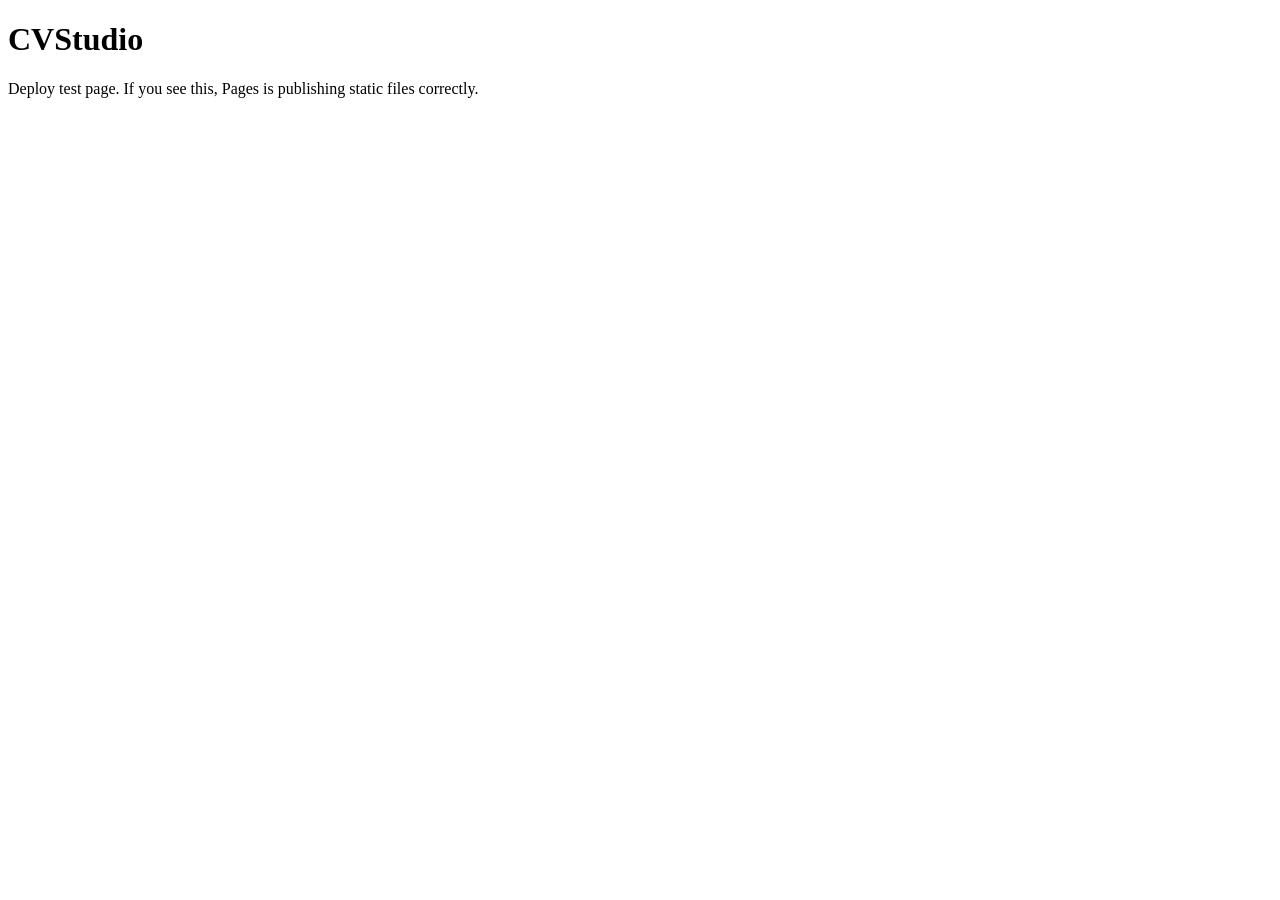
==== index.html @ b64e1121 "Create index.html" ====
<!doctype html>
<html lang="en">
<head>
  <meta charset="utf-8">
  <meta name="viewport" content="width=device-width, initial-scale=1">
  <title>CVStudio</title>
</head>
<body>
  <h1>CVStudio</h1>
  <p>Deploy test page. If you see this, Pages is publishing static files correctly.</p>
</body>
</html>
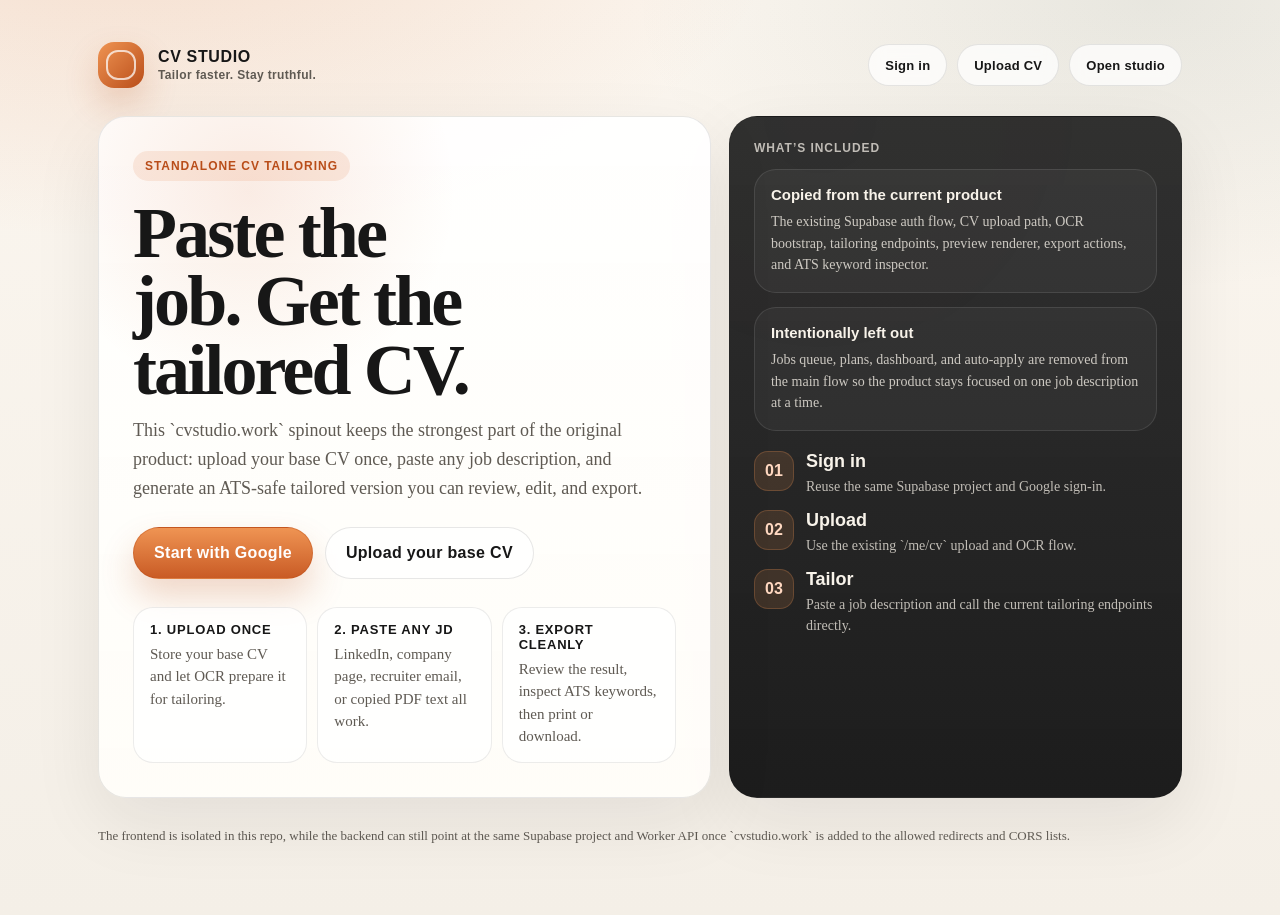
==== commit d8b8b083: "Create standalone CV Studio site" ====
--- a/index.html
+++ b/index.html
@@ -2,11 +2,383 @@
 <html lang="en">
 <head>
   <meta charset="utf-8">
-  <meta name="viewport" content="width=device-width, initial-scale=1">
-  <title>CVStudio</title>
+  <meta name="viewport" content="width=device-width,initial-scale=1,viewport-fit=cover">
+  <title>CV Studio | Tailor your CV to any job description</title>
+  <meta name="description" content="Upload your base CV once, paste any job description, and generate an ATS-safe tailored version in minutes.">
+  <link rel="icon" href="./favicon.ico" sizes="any">
+  <link rel="icon" type="image/png" sizes="32x32" href="./favicon-32x32.png">
+  <link rel="manifest" href="./site.webmanifest">
+  <style>
+    :root{
+      --bg:#f4efe7;
+      --surface:#fffdf9;
+      --surface-strong:#ffffff;
+      --text:#171717;
+      --muted:#5f5a53;
+      --line:rgba(23,23,23,.10);
+      --shadow:0 24px 70px rgba(23,23,23,.08);
+      --accent:#d86b2f;
+      --accent-strong:#b94d19;
+      --accent-soft:rgba(216,107,47,.12);
+      --max:1120px;
+      --radius:28px;
+    }
+    *{box-sizing:border-box}
+    html,body{margin:0;padding:0}
+    body{
+      font-family:Georgia, "Times New Roman", serif;
+      color:var(--text);
+      background:
+        radial-gradient(1200px 600px at 10% -10%, rgba(216,107,47,.18), transparent 55%),
+        radial-gradient(1000px 560px at 90% 0%, rgba(63,94,83,.10), transparent 52%),
+        linear-gradient(180deg, #fbf6ef 0%, var(--bg) 100%);
+      min-height:100vh;
+    }
+    a{color:inherit}
+    .shell{max-width:var(--max);margin:0 auto;padding:28px 18px 56px}
+    .topbar{
+      display:flex;
+      align-items:center;
+      justify-content:space-between;
+      gap:16px;
+      padding:14px 0 28px;
+    }
+    .brand{
+      display:inline-flex;
+      align-items:center;
+      gap:14px;
+      text-decoration:none;
+    }
+    .brandMark{
+      width:46px;
+      height:46px;
+      border-radius:16px;
+      background:linear-gradient(135deg, #ef9453, #b94d19);
+      box-shadow:0 16px 34px rgba(185,77,25,.22);
+      position:relative;
+      overflow:hidden;
+    }
+    .brandMark::after{
+      content:"";
+      position:absolute;
+      inset:8px;
+      border:2px solid rgba(255,255,255,.72);
+      border-radius:12px;
+    }
+    .brandText{
+      display:grid;
+      gap:2px;
+      font-family:"Trebuchet MS", "Gill Sans", sans-serif;
+    }
+    .brandTitle{
+      font-size:16px;
+      font-weight:900;
+      letter-spacing:.04em;
+      text-transform:uppercase;
+    }
+    .brandSub{
+      font-size:12px;
+      color:var(--muted);
+      font-weight:700;
+      letter-spacing:.03em;
+    }
+    .toplinks{
+      display:flex;
+      gap:10px;
+      flex-wrap:wrap;
+    }
+    .pill{
+      display:inline-flex;
+      align-items:center;
+      justify-content:center;
+      min-height:42px;
+      padding:0 16px;
+      border-radius:999px;
+      border:1px solid var(--line);
+      background:rgba(255,255,255,.72);
+      text-decoration:none;
+      font-family:"Trebuchet MS", "Gill Sans", sans-serif;
+      font-size:13px;
+      font-weight:800;
+      letter-spacing:.02em;
+      backdrop-filter:blur(8px);
+    }
+    .hero{
+      display:grid;
+      grid-template-columns:minmax(0,1.15fr) minmax(320px,.85fr);
+      gap:18px;
+      align-items:stretch;
+    }
+    @media (max-width:980px){
+      .hero{grid-template-columns:1fr}
+    }
+    .card{
+      border:1px solid var(--line);
+      background:linear-gradient(180deg, rgba(255,255,255,.92), rgba(255,253,249,.95));
+      border-radius:var(--radius);
+      box-shadow:var(--shadow);
+    }
+    .heroMain{
+      padding:34px;
+      position:relative;
+      overflow:hidden;
+    }
+    .heroMain::before{
+      content:"";
+      position:absolute;
+      inset:-20% auto auto -10%;
+      width:420px;
+      height:420px;
+      border-radius:999px;
+      background:radial-gradient(circle, rgba(216,107,47,.12) 0%, transparent 70%);
+      pointer-events:none;
+    }
+    .heroMain > *{position:relative}
+    .eyebrow{
+      display:inline-flex;
+      align-items:center;
+      gap:8px;
+      padding:8px 12px;
+      border-radius:999px;
+      background:var(--accent-soft);
+      color:var(--accent-strong);
+      font-family:"Trebuchet MS", "Gill Sans", sans-serif;
+      font-size:12px;
+      font-weight:900;
+      letter-spacing:.08em;
+      text-transform:uppercase;
+    }
+    h1{
+      margin:18px 0 12px;
+      font-size:clamp(40px, 7vw, 72px);
+      line-height:.95;
+      letter-spacing:-.04em;
+      font-weight:700;
+      max-width:10ch;
+    }
+    .lede{
+      margin:0;
+      max-width:58ch;
+      color:var(--muted);
+      font-size:18px;
+      line-height:1.6;
+    }
+    .actions{
+      display:flex;
+      gap:12px;
+      flex-wrap:wrap;
+      margin-top:24px;
+    }
+    .btn{
+      display:inline-flex;
+      align-items:center;
+      justify-content:center;
+      min-height:52px;
+      padding:0 20px;
+      border-radius:999px;
+      text-decoration:none;
+      font-family:"Trebuchet MS", "Gill Sans", sans-serif;
+      font-weight:900;
+      letter-spacing:.02em;
+      border:1px solid var(--line);
+    }
+    .btnPrimary{
+      background:linear-gradient(180deg, #ef9453, #c95b25);
+      color:#fff;
+      border-color:rgba(185,77,25,.34);
+      box-shadow:0 18px 34px rgba(185,77,25,.22);
+    }
+    .btnSecondary{
+      background:rgba(255,255,255,.78);
+      color:var(--text);
+    }
+    .statRow{
+      display:grid;
+      grid-template-columns:repeat(3, minmax(0,1fr));
+      gap:10px;
+      margin-top:28px;
+    }
+    @media (max-width:700px){
+      .statRow{grid-template-columns:1fr}
+    }
+    .stat{
+      padding:14px 16px;
+      border-radius:20px;
+      background:rgba(255,255,255,.72);
+      border:1px solid rgba(23,23,23,.08);
+    }
+    .stat strong{
+      display:block;
+      font-family:"Trebuchet MS", "Gill Sans", sans-serif;
+      font-size:13px;
+      letter-spacing:.06em;
+      text-transform:uppercase;
+      margin-bottom:6px;
+    }
+    .stat span{
+      display:block;
+      color:var(--muted);
+      font-size:15px;
+      line-height:1.5;
+    }
+    .heroSide{
+      padding:24px;
+      display:grid;
+      gap:14px;
+      align-content:start;
+      background:
+        linear-gradient(180deg, rgba(40,40,40,.96), rgba(24,24,24,.98)),
+        radial-gradient(circle at 20% 0%, rgba(239,148,83,.18), transparent 45%);
+      color:#f8f3ea;
+    }
+    .panelLabel{
+      font-family:"Trebuchet MS", "Gill Sans", sans-serif;
+      font-size:12px;
+      letter-spacing:.08em;
+      text-transform:uppercase;
+      color:rgba(248,243,234,.72);
+      font-weight:900;
+    }
+    .miniCard{
+      border-radius:22px;
+      border:1px solid rgba(255,255,255,.10);
+      background:rgba(255,255,255,.04);
+      padding:16px;
+    }
+    .miniTitle{
+      margin:0 0 8px;
+      font-family:"Trebuchet MS", "Gill Sans", sans-serif;
+      font-size:15px;
+      font-weight:900;
+    }
+    .miniText{
+      margin:0;
+      color:rgba(248,243,234,.78);
+      line-height:1.55;
+      font-size:14px;
+    }
+    .flow{
+      display:grid;
+      gap:12px;
+      margin-top:6px;
+    }
+    .flowStep{
+      display:grid;
+      grid-template-columns:40px 1fr;
+      gap:12px;
+      align-items:flex-start;
+    }
+    .flowNum{
+      width:40px;
+      height:40px;
+      border-radius:14px;
+      display:grid;
+      place-items:center;
+      font-family:"Trebuchet MS", "Gill Sans", sans-serif;
+      font-weight:900;
+      background:rgba(239,148,83,.14);
+      color:#ffd8c1;
+      border:1px solid rgba(239,148,83,.24);
+    }
+    .flow h2{
+      margin:0 0 4px;
+      font-size:18px;
+      font-family:"Trebuchet MS", "Gill Sans", sans-serif;
+      font-weight:900;
+    }
+    .flow p{
+      margin:0;
+      color:rgba(248,243,234,.74);
+      line-height:1.55;
+      font-size:14px;
+    }
+    .footer{
+      margin-top:28px;
+      color:var(--muted);
+      font-size:13px;
+      line-height:1.6;
+    }
+  </style>
 </head>
 <body>
-  <h1>CVStudio</h1>
-  <p>Deploy test page. If you see this, Pages is publishing static files correctly.</p>
+  <div class="shell">
+    <header class="topbar">
+      <a class="brand" href="./index.html" aria-label="CV Studio home">
+        <span class="brandMark" aria-hidden="true"></span>
+        <span class="brandText">
+          <span class="brandTitle">CV Studio</span>
+          <span class="brandSub">Tailor faster. Stay truthful.</span>
+        </span>
+      </a>
+      <div class="toplinks">
+        <a class="pill" href="./signup.html">Sign in</a>
+        <a class="pill" href="./profile.html">Upload CV</a>
+        <a class="pill" href="./cv.html">Open studio</a>
+      </div>
+    </header>
+
+    <section class="hero">
+      <article class="card heroMain">
+        <div class="eyebrow">Standalone CV tailoring</div>
+        <h1>Paste the job. Get the tailored CV.</h1>
+        <p class="lede">This `cvstudio.work` spinout keeps the strongest part of the original product: upload your base CV once, paste any job description, and generate an ATS-safe tailored version you can review, edit, and export.</p>
+        <div class="actions">
+          <a class="btn btnPrimary" href="./signup.html">Start with Google</a>
+          <a class="btn btnSecondary" href="./profile.html">Upload your base CV</a>
+        </div>
+        <div class="statRow">
+          <div class="stat">
+            <strong>1. Upload once</strong>
+            <span>Store your base CV and let OCR prepare it for tailoring.</span>
+          </div>
+          <div class="stat">
+            <strong>2. Paste any JD</strong>
+            <span>LinkedIn, company page, recruiter email, or copied PDF text all work.</span>
+          </div>
+          <div class="stat">
+            <strong>3. Export cleanly</strong>
+            <span>Review the result, inspect ATS keywords, then print or download.</span>
+          </div>
+        </div>
+      </article>
+
+      <aside class="card heroSide">
+        <div class="panelLabel">What’s included</div>
+        <div class="miniCard">
+          <p class="miniTitle">Copied from the current product</p>
+          <p class="miniText">The existing Supabase auth flow, CV upload path, OCR bootstrap, tailoring endpoints, preview renderer, export actions, and ATS keyword inspector.</p>
+        </div>
+        <div class="miniCard">
+          <p class="miniTitle">Intentionally left out</p>
+          <p class="miniText">Jobs queue, plans, dashboard, and auto-apply are removed from the main flow so the product stays focused on one job description at a time.</p>
+        </div>
+        <div class="flow">
+          <div class="flowStep">
+            <div class="flowNum">01</div>
+            <div>
+              <h2>Sign in</h2>
+              <p>Reuse the same Supabase project and Google sign-in.</p>
+            </div>
+          </div>
+          <div class="flowStep">
+            <div class="flowNum">02</div>
+            <div>
+              <h2>Upload</h2>
+              <p>Use the existing `/me/cv` upload and OCR flow.</p>
+            </div>
+          </div>
+          <div class="flowStep">
+            <div class="flowNum">03</div>
+            <div>
+              <h2>Tailor</h2>
+              <p>Paste a job description and call the current tailoring endpoints directly.</p>
+            </div>
+          </div>
+        </div>
+      </aside>
+    </section>
+
+    <p class="footer">The frontend is isolated in this repo, while the backend can still point at the same Supabase project and Worker API once `cvstudio.work` is added to the allowed redirects and CORS lists.</p>
+  </div>
 </body>
 </html>
